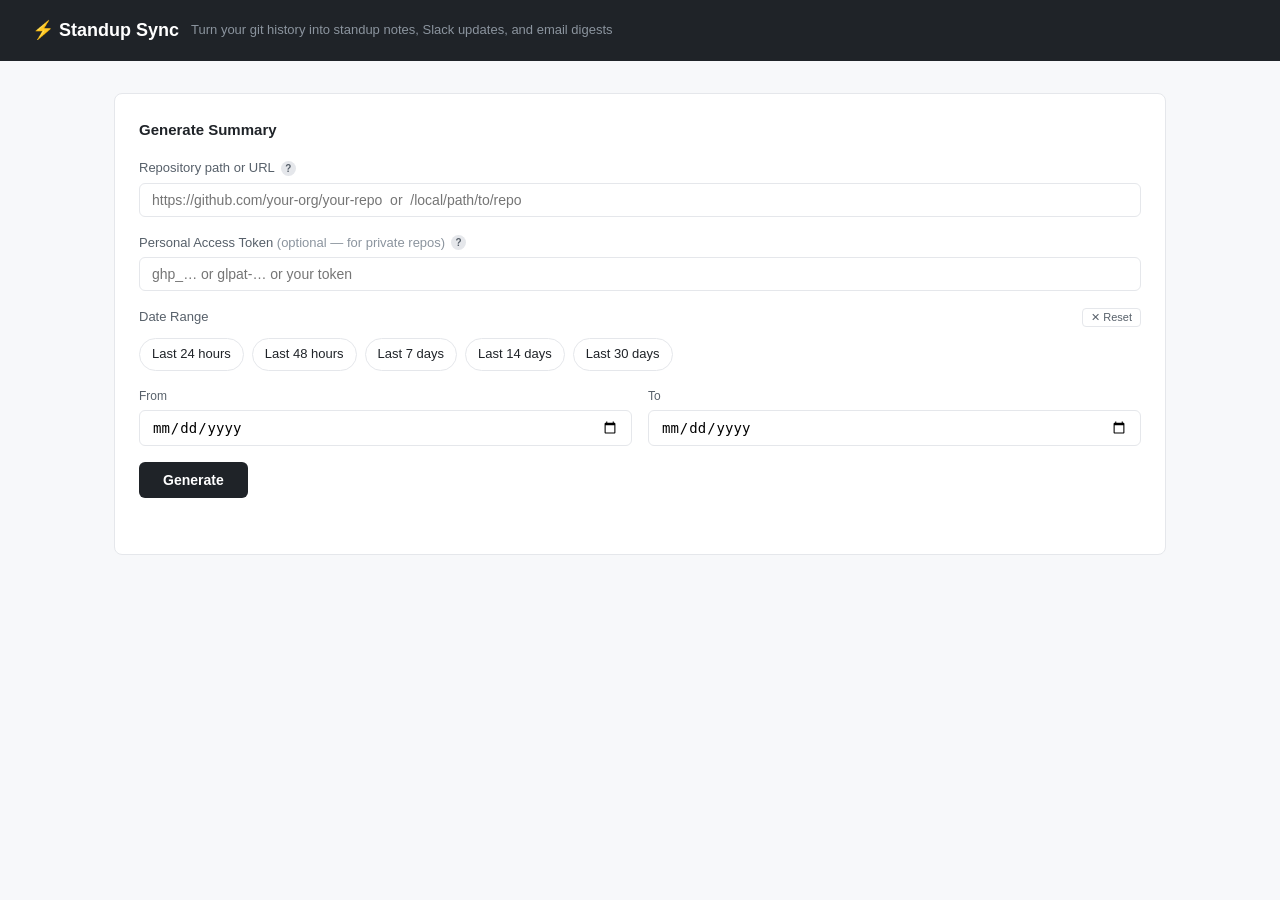
==== frontend/index.html @ 443f72e1 "Replace date range UI with quick-select pills and custom date picker controls Replace the simple "Si" ====
<!DOCTYPE html>
<html lang="en">
<head>
  <meta charset="UTF-8" />
  <meta name="viewport" content="width=device-width, initial-scale=1.0" />
  <title>Standup Sync</title>
  <style>
    * { box-sizing: border-box; margin: 0; padding: 0; }
    body { font-family: -apple-system, "Segoe UI", sans-serif; background: #f7f8fa; color: #1f2328; font-size: 14px; line-height: 1.6; }

    header { background: #1f2328; color: #fff; padding: 16px 32px; display: flex; align-items: center; gap: 12px; }
    header h1 { font-size: 18px; font-weight: 600; }
    header span { font-size: 13px; color: #8b949e; }

    main { max-width: 1100px; margin: 32px auto; padding: 0 24px; }

    .card { background: #fff; border: 1px solid #e5e7eb; border-radius: 8px; padding: 24px; margin-bottom: 24px; }
    .card h2 { font-size: 15px; font-weight: 600; margin-bottom: 16px; color: #1f2328; }

    label { display: block; font-size: 13px; font-weight: 500; margin-bottom: 4px; color: #57606a; }
    input, select { width: 100%; padding: 8px 12px; border: 1px solid #e5e7eb; border-radius: 6px; font-size: 14px; background: #fff; margin-bottom: 16px; }
    input:focus, select:focus { outline: none; border-color: #3b82d4; }

    .row { display: grid; grid-template-columns: 1fr 1fr; gap: 16px; }

    button#generate-btn {
      background: #1f2328; color: #fff; border: none; border-radius: 6px;
      padding: 10px 24px; font-size: 14px; font-weight: 600; cursor: pointer;
    }
    button#generate-btn:hover { background: #3b82d4; }
    button#generate-btn:disabled { background: #8b949e; cursor: not-allowed; }

    .hidden { display: none; }

    .tabs { display: flex; gap: 0; border-bottom: 2px solid #e5e7eb; margin-bottom: 20px; }
    .tab-btn {
      padding: 8px 20px; font-size: 13px; font-weight: 500; color: #57606a;
      background: none; border: none; border-bottom: 2px solid transparent;
      cursor: pointer; margin-bottom: -2px;
    }
    .tab-btn.active { color: #3b82d4; border-bottom-color: #3b82d4; }

    .tab-panel { display: none; }
    .tab-panel.active { display: block; }

    .before-after { display: grid; grid-template-columns: 1fr 1fr; gap: 16px; }
    .panel-box { background: #f7f8fa; border: 1px solid #e5e7eb; border-radius: 6px; padding: 16px; }
    .panel-box h3 { font-size: 12px; font-weight: 600; text-transform: uppercase; letter-spacing: 0.05em; color: #57606a; margin-bottom: 12px; }
    .panel-box pre { white-space: pre-wrap; font-size: 13px; font-family: "SF Mono", "Fira Code", monospace; color: #1f2328; }

    .blockers { background: #fff8ed; border: 1px solid #f3c26a; border-radius: 6px; padding: 14px 16px; margin-top: 16px; }
    .blockers h3 { font-size: 13px; font-weight: 600; color: #9a5d00; margin-bottom: 8px; }
    .blockers ul { padding-left: 18px; }
    .blockers li { font-size: 13px; color: #7d4e00; margin-bottom: 4px; }

    #status { font-size: 13px; color: #57606a; margin-top: 12px; min-height: 20px; display: flex; align-items: center; gap: 8px; }
    #status.error { color: #cf222e; }

    .spinner {
      width: 14px; height: 14px; flex-shrink: 0;
      border: 2px solid #e5e7eb; border-top-color: #3b82d4;
      border-radius: 50%;
      animation: spin 0.7s linear infinite;
    }
    @keyframes spin { to { transform: rotate(360deg); } }

    .progress-steps { font-size: 12px; color: #57606a; margin-top: 6px; }
    .progress-steps span { display: inline-block; margin-right: 12px; opacity: 0.4; }
    .progress-steps span.done { opacity: 1; color: #1a7f37; }
    .progress-steps span.active { opacity: 1; color: #3b82d4; font-weight: 600; }

    .copy-btn {
      float: right; font-size: 12px; padding: 4px 10px;
      background: #fff; border: 1px solid #e5e7eb; border-radius: 4px; cursor: pointer;
    }
    .copy-btn:hover { background: #f7f8fa; }

    /* Tone toggle */
    .formats-header { display: flex; align-items: center; justify-content: space-between; margin-bottom: 16px; }
    .formats-header h2 { margin-bottom: 0; }
    .tone-toggle { display: flex; border: 1px solid #e5e7eb; border-radius: 6px; overflow: hidden; }
    .tone-btn {
      padding: 6px 14px; font-size: 12px; font-weight: 500; background: #fff;
      border: none; cursor: pointer; color: #57606a; white-space: nowrap;
    }
    .tone-btn + .tone-btn { border-left: 1px solid #e5e7eb; }
    .tone-btn.active { background: #1f2328; color: #fff; }
    .tone-btn:not(.active):hover { background: #f7f8fa; }

    /* Developer Stats table */
    .stats-table { width: 100%; border-collapse: collapse; font-size: 13px; }
    .stats-table th {
      text-align: right; font-weight: 600; font-size: 12px; color: #57606a;
      padding: 6px 10px; border-bottom: 2px solid #e5e7eb; white-space: nowrap;
    }
    .stats-table th:first-child { text-align: left; }
    .stats-table td { padding: 7px 10px; border-bottom: 1px solid #f0f2f4; text-align: right; }
    .stats-table td:first-child { text-align: left; font-weight: 500; }
    .stats-table tbody tr:last-child td { border-bottom: none; }
    .stats-table tbody tr:hover { background: #f7f8fa; }
    .cell-added   { color: #1a7f37; font-weight: 500; }
    .cell-deleted { color: #cf222e; font-weight: 500; }
    .cell-updated { color: #3b82d4; font-weight: 500; }
    .sort-btn {
      float: right; font-size: 11px; padding: 3px 9px; font-weight: 500;
      background: #f7f8fa; border: 1px solid #e5e7eb; border-radius: 4px;
      cursor: pointer; color: #57606a; margin-top: 1px;
    }
    .sort-btn:hover { background: #e5e7eb; }

    /* Date range filter */
    .date-section { margin-bottom: 16px; }
    .date-section-header { display: flex; align-items: center; justify-content: space-between; margin-bottom: 10px; }
    .date-section-header label { margin-bottom: 0; }
    .reset-btn {
      font-size: 11px; padding: 2px 8px; font-weight: 500;
      background: #fff; border: 1px solid #e5e7eb; border-radius: 4px;
      cursor: pointer; color: #57606a;
    }
    .reset-btn:hover { background: #f7f8fa; color: #cf222e; border-color: #f0a0a0; }
    .radio-group { display: flex; flex-wrap: wrap; gap: 8px; margin-bottom: 12px; }
    .radio-option { display: flex; align-items: center; gap: 5px; cursor: pointer; }
    .radio-option input[type="radio"] {
      width: auto; margin: 0; padding: 0; cursor: pointer;
      accent-color: #3b82d4;
    }
    .radio-option span {
      font-size: 13px; font-weight: 500; color: #1f2328;
      padding: 5px 12px; border: 1px solid #e5e7eb; border-radius: 20px;
      background: #fff; cursor: pointer; user-select: none;
      transition: background 0.1s, border-color 0.1s;
    }
    .radio-option input[type="radio"] { display: none; }
    .radio-option input[type="radio"]:checked + span { background: #1f2328; color: #fff; border-color: #1f2328; }
    .radio-option span:hover { border-color: #3b82d4; color: #3b82d4; }
    .radio-option input[type="radio"]:checked + span:hover { background: #1f2328; color: #fff; border-color: #1f2328; }
    .date-range-row { display: grid; grid-template-columns: 1fr 1fr; gap: 16px; }
    .date-range-row .field label { font-size: 12px; color: #57606a; font-weight: 500; margin-bottom: 4px; }
    .date-range-row input[type="date"] { margin-bottom: 0; }
    .date-range-row.disabled input[type="date"] { background: #f7f8fa; color: #adb5bd; cursor: not-allowed; }
    .date-range-error { font-size: 12px; color: #cf222e; margin-top: 6px; }
    input.input-error { border-color: #cf222e !important; }

    /* Tooltip */
    .label-row { display: flex; align-items: center; gap: 6px; margin-bottom: 4px; }
    .label-row label { margin-bottom: 0; }
    .tooltip-anchor { position: relative; display: inline-flex; }
    .tooltip-icon {
      width: 15px; height: 15px; border-radius: 50%;
      background: #e5e7eb; color: #57606a;
      font-size: 10px; font-weight: 700; line-height: 15px;
      text-align: center; cursor: default; user-select: none; flex-shrink: 0;
    }
    .tooltip-box {
      display: none; position: absolute; left: 50%; bottom: calc(100% + 8px);
      transform: translateX(-50%);
      background: #1f2328; color: #fff;
      font-size: 12px; line-height: 1.5; font-weight: 400;
      padding: 10px 13px; border-radius: 6px;
      width: 280px; white-space: normal; z-index: 100;
      pointer-events: none;
    }
    .tooltip-box::after {
      content: ''; position: absolute; top: 100%; left: 50%;
      transform: translateX(-50%);
      border: 5px solid transparent; border-top-color: #1f2328;
    }
    .tooltip-anchor:hover .tooltip-box,
    .tooltip-anchor:focus-within .tooltip-box { display: block; }
  </style>
</head>
<body>

<header>
  <h1>⚡ Standup Sync</h1>
  <span>Turn your git history into standup notes, Slack updates, and email digests</span>
</header>

<main>
  <!-- Input form -->
  <div class="card">
    <h2>Generate Summary</h2>
    <div class="label-row">
      <label for="repo">Repository path or URL</label>
      <span class="tooltip-anchor">
        <span class="tooltip-icon" tabindex="0">?</span>
        <span class="tooltip-box">
          <strong>Accepted formats:</strong><br>
          • <code>https://github.com/org/repo</code><br>
          • <code>https://github.com/org/repo.git</code><br>
          • <code>git@github.com:org/repo.git</code> (SSH — needs key)<br>
          • <code>/local/path/to/repo</code> (local path)<br><br>
          Works with GitHub, GitLab, Bitbucket, Azure DevOps, and any other git host.<br><br>
          For <strong>private repos</strong>, enter a Personal Access Token in the field below.
        </span>
      </span>
    </div>
    <input id="repo" type="text" placeholder="https://github.com/your-org/your-repo  or  /local/path/to/repo" />

    <div class="label-row">
      <label for="token">Personal Access Token <span style="font-weight:400;color:#8b949e">(optional — for private repos)</span></label>
      <span class="tooltip-anchor">
        <span class="tooltip-icon" tabindex="0">?</span>
        <span class="tooltip-box">
          <strong>Token formats by host:</strong><br>
          • GitHub: Settings → Developer settings → Personal access tokens<br>
          • GitLab: User Settings → Access Tokens<br>
          • Bitbucket: Personal settings → App passwords<br>
          • Azure DevOps: User Settings → Personal access tokens<br><br>
          The token is only used for the git clone and is never stored.
        </span>
      </span>
    </div>
    <input id="token" type="password" placeholder="ghp_… or glpat-… or your token" />

    <div class="date-section">
      <div class="date-section-header">
        <label>Date Range</label>
        <button type="button" id="reset-date-btn" class="reset-btn">✕ Reset</button>
      </div>

      <!-- Predefined quick ranges -->
      <div class="radio-group" id="quick-range-group">
        <label class="radio-option">
          <input type="radio" name="quick-range" value="24 hours ago"> <span>Last 24 hours</span>
        </label>
        <label class="radio-option">
          <input type="radio" name="quick-range" value="48 hours ago"> <span>Last 48 hours</span>
        </label>
        <label class="radio-option">
          <input type="radio" name="quick-range" value="7 days ago"> <span>Last 7 days</span>
        </label>
        <label class="radio-option">
          <input type="radio" name="quick-range" value="14 days ago"> <span>Last 14 days</span>
        </label>
        <label class="radio-option">
          <input type="radio" name="quick-range" value="30 days ago"> <span>Last 30 days</span>
        </label>
      </div>

      <!-- Custom date range — enabled when no quick range pill is selected -->
      <div class="date-range-row" id="custom-range-row">
        <div class="field">
          <label for="date-since">From</label>
          <input type="date" id="date-since" />
        </div>
        <div class="field">
          <label for="date-until">To</label>
          <input type="date" id="date-until" />
        </div>
      </div>
      <div id="date-range-error" class="date-range-error hidden">
        End date must be on or after the start date.
      </div>
    </div>

    <button id="generate-btn">Generate</button>
    <div id="status"></div>
    <div id="progress-steps" class="progress-steps hidden">
      <span id="step-clone">① Clone repo</span>
      <span id="step-extract">② Extract commits</span>
      <span id="step-filter">③ Filter noise</span>
      <span id="step-llm">④ Analyse diffs (LLM)</span>
      <span id="step-render">⑤ Render output</span>
    </div>
  </div>

  <!-- Results -->
  <div id="results" class="hidden">

    <!-- Developer Stats -->
    <div id="dev-stats-section" class="hidden card">
      <h2>👥 Developer Stats <button id="sort-toggle-btn" class="sort-btn">Sort A→Z</button></h2>
      <table class="stats-table" id="dev-stats-table">
        <thead>
          <tr>
            <th>Developer</th>
            <th>Commits</th>
            <th>Files Added</th>
            <th>Files Deleted</th>
            <th>Files Modified</th>
            <th>Lines Added</th>
            <th>Lines Deleted</th>
            <th>Lines Updated</th>
          </tr>
        </thead>
        <tbody id="dev-stats-body"></tbody>
      </table>
    </div>

    <!-- Before / After -->
    <div class="card">
      <h2>Before vs. After</h2>
      <div class="before-after">
        <div class="panel-box">
          <h3>Raw git log</h3>
          <pre id="raw-log"></pre>
        </div>
        <div class="panel-box">
          <h3>Generated summary</h3>
          <pre id="summary-preview"></pre>
        </div>
      </div>
    </div>

    <!-- Blockers -->
    <div id="blockers-section" class="hidden card">
      <h2>⚠️ Possible Blockers</h2>
      <ul id="blockers-list"></ul>
    </div>

    <!-- Format outputs -->
    <div class="card">
      <div class="formats-header">
        <h2>Output Formats</h2>
        <div class="tone-toggle" id="tone-toggle" title="Switch between developer and client-facing language">
          <button class="tone-btn active" data-tone="dev">👩‍💻 For Developers</button>
          <button class="tone-btn" data-tone="client">🤝 Client Facing</button>
        </div>
      </div>
      <div class="tabs">
        <button class="tab-btn active" data-tab="slack">Slack</button>
        <button class="tab-btn" data-tab="email">Email</button>
        <button class="tab-btn" data-tab="standup">Standup</button>
      </div>

      <div id="tab-slack" class="tab-panel active">
        <button class="copy-btn" onclick="copyTab('slack')">Copy</button>
        <pre id="output-slack"></pre>
      </div>
      <div id="tab-email" class="tab-panel">
        <button class="copy-btn" onclick="copyTab('email')">Copy</button>
        <pre id="output-email"></pre>
      </div>
      <div id="tab-standup" class="tab-panel">
        <button class="copy-btn" onclick="copyTab('standup')">Copy</button>
        <pre id="output-standup"></pre>
      </div>
    </div>

  </div>
</main>

<script>
  let currentFormats = {};      // dev tone formats (default)
  let currentFormatsClient = {}; // client tone formats
  let currentTone = 'dev';       // 'dev' | 'client'

  // ── Date range controls ──────────────────────────────────────────────────────

  function _setCustomRangeEnabled(enabled) {
    const row = document.getElementById('custom-range-row');
    const sinceEl = document.getElementById('date-since');
    const untilEl = document.getElementById('date-until');
    row.classList.toggle('disabled', !enabled);
    sinceEl.disabled = !enabled;
    untilEl.disabled = !enabled;
  }

  // Radio pill click: selecting an already-checked radio deselects it (toggle off).
  // mousedown must be on the <label> (the actual click target) since the <input> is hidden.
  document.querySelectorAll('input[name="quick-range"]').forEach(radio => {
    const lbl = radio.closest('label');

    lbl.addEventListener('mousedown', () => {
      radio.dataset.wasChecked = radio.checked;
    });

    radio.addEventListener('change', () => {
      // Newly selected — disable and clear the date pickers
      document.getElementById('date-since').value = '';
      document.getElementById('date-until').value = '';
      _setCustomRangeEnabled(false);
    });

    lbl.addEventListener('click', () => {
      if (radio.dataset.wasChecked === 'true') {
        radio.checked = false;
        _setCustomRangeEnabled(true);
      }
    });
  });

  function _validateDateRange() {
    const sinceVal = document.getElementById('date-since').value;
    const untilVal = document.getElementById('date-until').value;
    const errEl    = document.getElementById('date-range-error');
    const sinceEl  = document.getElementById('date-since');
    const untilEl  = document.getElementById('date-until');

    // Only validate when both fields have a value
    if (sinceVal && untilVal && untilVal < sinceVal) {
      errEl.classList.remove('hidden');
      untilEl.classList.add('input-error');
      return false;
    }
    errEl.classList.add('hidden');
    untilEl.classList.remove('input-error');
    sinceEl.classList.remove('input-error');
    return true;
  }

  // Typing in the custom date pickers deselects any active radio and validates range
  ['date-since', 'date-until'].forEach(id => {
    document.getElementById(id).addEventListener('change', () => {
      document.querySelectorAll('input[name="quick-range"]').forEach(r => r.checked = false);
      _validateDateRange();
    });
  });

  // Reset button: clear everything, re-enable date pickers (nothing selected)
  document.getElementById('reset-date-btn').addEventListener('click', () => {
    document.querySelectorAll('input[name="quick-range"]').forEach(r => r.checked = false);
    document.getElementById('date-since').value = '';
    document.getElementById('date-until').value = '';
    _setCustomRangeEnabled(true);
  });

  // On page load: no pill selected, so date pickers start enabled
  _setCustomRangeEnabled(true);

  // ── Map backend step names to UI step element IDs ─────────────────────────────
  const STEP_MAP = { clone: 'step-clone', filter: 'step-filter', llm: 'step-llm', group: 'step-llm', render: 'step-render' };
  const ALL_STEPS = ['step-clone', 'step-extract', 'step-filter', 'step-llm', 'step-render'];

  document.getElementById('generate-btn').addEventListener('click', async () => {
    const repo  = document.getElementById('repo').value.trim();
    const token = document.getElementById('token').value.trim() || null;

    // Derive since/until from whichever date control is active
    const checkedRadio = document.querySelector('input[name="quick-range"]:checked');
    const sinceDate = document.getElementById('date-since').value;
    const untilDate = document.getElementById('date-until').value;
    const since = checkedRadio ? checkedRadio.value : (sinceDate || '30 days ago');
    // Equal dates = one-day range: pass since as the until too so git captures that full day
    const until = checkedRadio ? null : (untilDate || null);
    const btn = document.getElementById('generate-btn');
    const status = document.getElementById('status');
    const stepsEl = document.getElementById('progress-steps');

    if (!repo) { status.innerHTML = 'Please enter a repository path or URL.'; status.className = 'error'; return; }

    // Block submit if custom date range is invalid
    if (!checkedRadio && !_validateDateRange()) { return; }

    // Reset UI
    btn.disabled = true;
    btn.textContent = 'Generating…';
    status.className = '';
    status.innerHTML = '<div class="spinner"></div><span>Starting…</span>';
    document.getElementById('results').classList.add('hidden');
    stepsEl.classList.remove('hidden');
    ALL_STEPS.forEach(s => { document.getElementById(s).className = ''; });

    let activeStep = null;

    function setStep(stepId) {
      if (activeStep && activeStep !== stepId) {
        document.getElementById(activeStep).className = 'done';
      }
      document.getElementById(stepId).className = 'active';
      activeStep = stepId;
    }

    function finishSteps() {
      ALL_STEPS.forEach(s => { document.getElementById(s).className = 'done'; });
      stepsEl.classList.add('hidden');
    }

    function renderDevStats(authorStats) {
      const section = document.getElementById('dev-stats-section');
      if (!authorStats || Object.keys(authorStats).length === 0) {
        section.classList.add('hidden');
        return;
      }
      section.classList.remove('hidden');

      window._devStatsData = Object.entries(authorStats);
      window._devStatsSortMode = 'commits';
      _renderDevRows(window._devStatsData, window._devStatsSortMode);
    }

    function _renderDevRows(entries, sortMode) {
      const sorted = [...entries].sort((a, b) => {
        if (sortMode === 'alpha') return a[0].localeCompare(b[0]);
        return b[1].commits - a[1].commits;
      });
      const tbody = document.getElementById('dev-stats-body');
      tbody.innerHTML = '';
      for (const [name, s] of sorted) {
        const tr = document.createElement('tr');
        tr.innerHTML =
          `<td>${name}</td>` +
          `<td>${s.commits}</td>` +
          `<td class="cell-added">${s.files_added}</td>` +
          `<td class="cell-deleted">${s.files_deleted}</td>` +
          `<td>${s.files_modified}</td>` +
          `<td class="cell-added">+${s.lines_added}</td>` +
          `<td class="cell-deleted">-${s.lines_deleted}</td>` +
          `<td class="cell-updated">${s.lines_updated}</td>`;
        tbody.appendChild(tr);
      }
    }

    document.getElementById('sort-toggle-btn').addEventListener('click', () => {
      const btn = document.getElementById('sort-toggle-btn');
      const next = window._devStatsSortMode === 'commits' ? 'alpha' : 'commits';
      window._devStatsSortMode = next;
      btn.textContent = next === 'alpha' ? 'Sort by Commits' : 'Sort A→Z';
      _renderDevRows(window._devStatsData, next);
    });

    function showResult(data) {
      currentFormats = data.formats;
      currentFormatsClient = data.formats_client || {};
      currentTone = 'dev';

      // Reset tone toggle to dev
      document.querySelectorAll('.tone-btn').forEach(b => {
        b.classList.toggle('active', b.dataset.tone === 'dev');
      });

      renderDevStats(data.summary.author_stats);
      document.getElementById('raw-log').textContent = data.summary.raw_log.join('\n');
      document.getElementById('summary-preview').textContent = data.formats.slack;

      const blockersSection = document.getElementById('blockers-section');
      const blockersList = document.getElementById('blockers-list');
      blockersList.innerHTML = '';
      if (data.summary.blockers.length > 0) {
        blockersSection.classList.remove('hidden');
        data.summary.blockers.forEach(b => {
          const li = document.createElement('li');
          if (b.reason === 'repeated_changes') {
            li.textContent = `${b.target} was modified in 3+ commits — possible rework or ongoing issue.`;
          } else {
            li.textContent = `Commit ${b.target.slice(0,7)} flagged: "${b.message}" — possible struggle.`;
          }
          blockersList.appendChild(li);
        });
      } else {
        blockersSection.classList.add('hidden');
      }

      _applyFormats(currentFormats);
      document.getElementById('results').classList.remove('hidden');
      status.innerHTML = `Done — ${data.summary.raw_log.length} commit(s) analysed.`;
    }

    function _applyFormats(formats) {
      document.getElementById('output-slack').textContent   = formats.slack   || '';
      document.getElementById('output-email').textContent   = formats.email   || '';
      document.getElementById('output-standup').textContent = formats.standup || '';
    }

    // Tone toggle
    document.querySelectorAll('.tone-btn').forEach(btn => {
      btn.addEventListener('click', () => {
        const tone = btn.dataset.tone;
        if (tone === currentTone) return;
        currentTone = tone;
        document.querySelectorAll('.tone-btn').forEach(b => b.classList.toggle('active', b === btn));
        _applyFormats(tone === 'client' ? currentFormatsClient : currentFormats);
      });
    });

    try {
      const res = await fetch('/api/generate', {
        method: 'POST',
        headers: { 'Content-Type': 'application/json' },
        body: JSON.stringify({ repo, since, until, token }),
      });

      // Read the SSE stream manually
      const reader = res.body.getReader();
      const decoder = new TextDecoder();
      let buffer = '';

      while (true) {
        const { done, value } = await reader.read();
        if (done) break;
        buffer += decoder.decode(value, { stream: true });

        // SSE frames are separated by double newlines
        const frames = buffer.split('\n\n');
        buffer = frames.pop(); // keep incomplete frame in buffer

        for (const frame of frames) {
          if (!frame.trim()) continue;
          const eventMatch = frame.match(/^event: (\w+)/m);
          const dataMatch = frame.match(/^data: (.+)/m);
          if (!eventMatch || !dataMatch) continue;

          const eventType = eventMatch[1];
          const payload = JSON.parse(dataMatch[1]);

          if (eventType === 'progress') {
            const stepId = STEP_MAP[payload.step] || null;
            if (stepId) setStep(stepId);
            status.innerHTML = `<div class="spinner"></div><span>${payload.message}</span>`;

          } else if (eventType === 'raw_log') {
            // Show raw log immediately — before LLM finishes
            document.getElementById('raw-log').textContent = payload.lines.join('\n');
            document.getElementById('results').classList.remove('hidden');
            setStep('step-extract');

          } else if (eventType === 'result') {
            finishSteps();
            showResult(payload);

          } else if (eventType === 'error') {
            finishSteps();
            status.innerHTML = `Error: ${payload.detail}`;
            status.className = 'error';
          }
        }
      }

    } catch (err) {
      finishSteps();
      status.innerHTML = `Error: ${err.message}`;
      status.className = 'error';
    } finally {
      btn.disabled = false;
      btn.textContent = 'Generate';
    }
  });

  // Tab switching
  document.querySelectorAll('.tab-btn').forEach(btn => {
    btn.addEventListener('click', () => {
      document.querySelectorAll('.tab-btn').forEach(b => b.classList.remove('active'));
      document.querySelectorAll('.tab-panel').forEach(p => p.classList.remove('active'));
      btn.classList.add('active');
      document.getElementById('tab-' + btn.dataset.tab).classList.add('active');
    });
  });

  function copyTab(format) {
    const src = currentTone === 'client' ? currentFormatsClient : currentFormats;
    navigator.clipboard.writeText(src[format] || '').then(() => {
      const btn = event.target;
      btn.textContent = 'Copied!';
      setTimeout(() => btn.textContent = 'Copy', 1500);
    });
  }
</script>
</body>
</html>
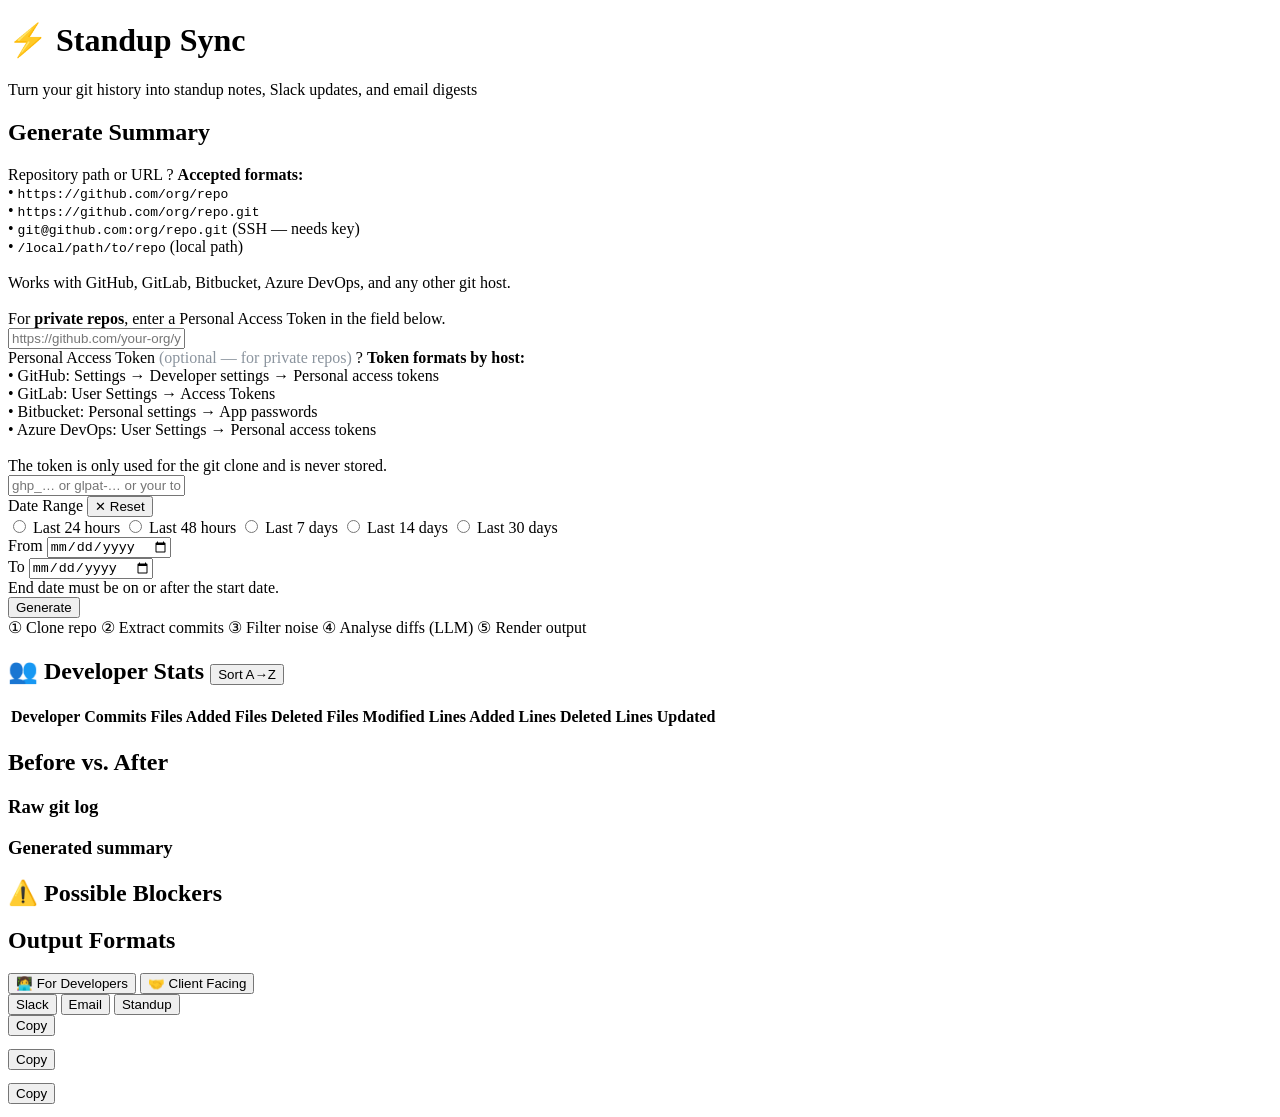
==== commit 6ec65190: "separate js, html, and css logic" ====
--- a/frontend/index.html
+++ b/frontend/index.html
@@ -4,170 +4,7 @@
   <meta charset="UTF-8" />
   <meta name="viewport" content="width=device-width, initial-scale=1.0" />
   <title>Standup Sync</title>
-  <style>
-    * { box-sizing: border-box; margin: 0; padding: 0; }
-    body { font-family: -apple-system, "Segoe UI", sans-serif; background: #f7f8fa; color: #1f2328; font-size: 14px; line-height: 1.6; }
-
-    header { background: #1f2328; color: #fff; padding: 16px 32px; display: flex; align-items: center; gap: 12px; }
-    header h1 { font-size: 18px; font-weight: 600; }
-    header span { font-size: 13px; color: #8b949e; }
-
-    main { max-width: 1100px; margin: 32px auto; padding: 0 24px; }
-
-    .card { background: #fff; border: 1px solid #e5e7eb; border-radius: 8px; padding: 24px; margin-bottom: 24px; }
-    .card h2 { font-size: 15px; font-weight: 600; margin-bottom: 16px; color: #1f2328; }
-
-    label { display: block; font-size: 13px; font-weight: 500; margin-bottom: 4px; color: #57606a; }
-    input, select { width: 100%; padding: 8px 12px; border: 1px solid #e5e7eb; border-radius: 6px; font-size: 14px; background: #fff; margin-bottom: 16px; }
-    input:focus, select:focus { outline: none; border-color: #3b82d4; }
-
-    .row { display: grid; grid-template-columns: 1fr 1fr; gap: 16px; }
-
-    button#generate-btn {
-      background: #1f2328; color: #fff; border: none; border-radius: 6px;
-      padding: 10px 24px; font-size: 14px; font-weight: 600; cursor: pointer;
-    }
-    button#generate-btn:hover { background: #3b82d4; }
-    button#generate-btn:disabled { background: #8b949e; cursor: not-allowed; }
-
-    .hidden { display: none; }
-
-    .tabs { display: flex; gap: 0; border-bottom: 2px solid #e5e7eb; margin-bottom: 20px; }
-    .tab-btn {
-      padding: 8px 20px; font-size: 13px; font-weight: 500; color: #57606a;
-      background: none; border: none; border-bottom: 2px solid transparent;
-      cursor: pointer; margin-bottom: -2px;
-    }
-    .tab-btn.active { color: #3b82d4; border-bottom-color: #3b82d4; }
-
-    .tab-panel { display: none; }
-    .tab-panel.active { display: block; }
-
-    .before-after { display: grid; grid-template-columns: 1fr 1fr; gap: 16px; }
-    .panel-box { background: #f7f8fa; border: 1px solid #e5e7eb; border-radius: 6px; padding: 16px; }
-    .panel-box h3 { font-size: 12px; font-weight: 600; text-transform: uppercase; letter-spacing: 0.05em; color: #57606a; margin-bottom: 12px; }
-    .panel-box pre { white-space: pre-wrap; font-size: 13px; font-family: "SF Mono", "Fira Code", monospace; color: #1f2328; }
-
-    .blockers { background: #fff8ed; border: 1px solid #f3c26a; border-radius: 6px; padding: 14px 16px; margin-top: 16px; }
-    .blockers h3 { font-size: 13px; font-weight: 600; color: #9a5d00; margin-bottom: 8px; }
-    .blockers ul { padding-left: 18px; }
-    .blockers li { font-size: 13px; color: #7d4e00; margin-bottom: 4px; }
-
-    #status { font-size: 13px; color: #57606a; margin-top: 12px; min-height: 20px; display: flex; align-items: center; gap: 8px; }
-    #status.error { color: #cf222e; }
-
-    .spinner {
-      width: 14px; height: 14px; flex-shrink: 0;
-      border: 2px solid #e5e7eb; border-top-color: #3b82d4;
-      border-radius: 50%;
-      animation: spin 0.7s linear infinite;
-    }
-    @keyframes spin { to { transform: rotate(360deg); } }
-
-    .progress-steps { font-size: 12px; color: #57606a; margin-top: 6px; }
-    .progress-steps span { display: inline-block; margin-right: 12px; opacity: 0.4; }
-    .progress-steps span.done { opacity: 1; color: #1a7f37; }
-    .progress-steps span.active { opacity: 1; color: #3b82d4; font-weight: 600; }
-
-    .copy-btn {
-      float: right; font-size: 12px; padding: 4px 10px;
-      background: #fff; border: 1px solid #e5e7eb; border-radius: 4px; cursor: pointer;
-    }
-    .copy-btn:hover { background: #f7f8fa; }
-
-    /* Tone toggle */
-    .formats-header { display: flex; align-items: center; justify-content: space-between; margin-bottom: 16px; }
-    .formats-header h2 { margin-bottom: 0; }
-    .tone-toggle { display: flex; border: 1px solid #e5e7eb; border-radius: 6px; overflow: hidden; }
-    .tone-btn {
-      padding: 6px 14px; font-size: 12px; font-weight: 500; background: #fff;
-      border: none; cursor: pointer; color: #57606a; white-space: nowrap;
-    }
-    .tone-btn + .tone-btn { border-left: 1px solid #e5e7eb; }
-    .tone-btn.active { background: #1f2328; color: #fff; }
-    .tone-btn:not(.active):hover { background: #f7f8fa; }
-
-    /* Developer Stats table */
-    .stats-table { width: 100%; border-collapse: collapse; font-size: 13px; }
-    .stats-table th {
-      text-align: right; font-weight: 600; font-size: 12px; color: #57606a;
-      padding: 6px 10px; border-bottom: 2px solid #e5e7eb; white-space: nowrap;
-    }
-    .stats-table th:first-child { text-align: left; }
-    .stats-table td { padding: 7px 10px; border-bottom: 1px solid #f0f2f4; text-align: right; }
-    .stats-table td:first-child { text-align: left; font-weight: 500; }
-    .stats-table tbody tr:last-child td { border-bottom: none; }
-    .stats-table tbody tr:hover { background: #f7f8fa; }
-    .cell-added   { color: #1a7f37; font-weight: 500; }
-    .cell-deleted { color: #cf222e; font-weight: 500; }
-    .cell-updated { color: #3b82d4; font-weight: 500; }
-    .sort-btn {
-      float: right; font-size: 11px; padding: 3px 9px; font-weight: 500;
-      background: #f7f8fa; border: 1px solid #e5e7eb; border-radius: 4px;
-      cursor: pointer; color: #57606a; margin-top: 1px;
-    }
-    .sort-btn:hover { background: #e5e7eb; }
-
-    /* Date range filter */
-    .date-section { margin-bottom: 16px; }
-    .date-section-header { display: flex; align-items: center; justify-content: space-between; margin-bottom: 10px; }
-    .date-section-header label { margin-bottom: 0; }
-    .reset-btn {
-      font-size: 11px; padding: 2px 8px; font-weight: 500;
-      background: #fff; border: 1px solid #e5e7eb; border-radius: 4px;
-      cursor: pointer; color: #57606a;
-    }
-    .reset-btn:hover { background: #f7f8fa; color: #cf222e; border-color: #f0a0a0; }
-    .radio-group { display: flex; flex-wrap: wrap; gap: 8px; margin-bottom: 12px; }
-    .radio-option { display: flex; align-items: center; gap: 5px; cursor: pointer; }
-    .radio-option input[type="radio"] {
-      width: auto; margin: 0; padding: 0; cursor: pointer;
-      accent-color: #3b82d4;
-    }
-    .radio-option span {
-      font-size: 13px; font-weight: 500; color: #1f2328;
-      padding: 5px 12px; border: 1px solid #e5e7eb; border-radius: 20px;
-      background: #fff; cursor: pointer; user-select: none;
-      transition: background 0.1s, border-color 0.1s;
-    }
-    .radio-option input[type="radio"] { display: none; }
-    .radio-option input[type="radio"]:checked + span { background: #1f2328; color: #fff; border-color: #1f2328; }
-    .radio-option span:hover { border-color: #3b82d4; color: #3b82d4; }
-    .radio-option input[type="radio"]:checked + span:hover { background: #1f2328; color: #fff; border-color: #1f2328; }
-    .date-range-row { display: grid; grid-template-columns: 1fr 1fr; gap: 16px; }
-    .date-range-row .field label { font-size: 12px; color: #57606a; font-weight: 500; margin-bottom: 4px; }
-    .date-range-row input[type="date"] { margin-bottom: 0; }
-    .date-range-row.disabled input[type="date"] { background: #f7f8fa; color: #adb5bd; cursor: not-allowed; }
-    .date-range-error { font-size: 12px; color: #cf222e; margin-top: 6px; }
-    input.input-error { border-color: #cf222e !important; }
-
-    /* Tooltip */
-    .label-row { display: flex; align-items: center; gap: 6px; margin-bottom: 4px; }
-    .label-row label { margin-bottom: 0; }
-    .tooltip-anchor { position: relative; display: inline-flex; }
-    .tooltip-icon {
-      width: 15px; height: 15px; border-radius: 50%;
-      background: #e5e7eb; color: #57606a;
-      font-size: 10px; font-weight: 700; line-height: 15px;
-      text-align: center; cursor: default; user-select: none; flex-shrink: 0;
-    }
-    .tooltip-box {
-      display: none; position: absolute; left: 50%; bottom: calc(100% + 8px);
-      transform: translateX(-50%);
-      background: #1f2328; color: #fff;
-      font-size: 12px; line-height: 1.5; font-weight: 400;
-      padding: 10px 13px; border-radius: 6px;
-      width: 280px; white-space: normal; z-index: 100;
-      pointer-events: none;
-    }
-    .tooltip-box::after {
-      content: ''; position: absolute; top: 100%; left: 50%;
-      transform: translateX(-50%);
-      border: 5px solid transparent; border-top-color: #1f2328;
-    }
-    .tooltip-anchor:hover .tooltip-box,
-    .tooltip-anchor:focus-within .tooltip-box { display: block; }
-  </style>
+  <link rel="stylesheet" href="/static/styles.css" />
 </head>
 <body>
 
@@ -180,6 +17,7 @@
   <!-- Input form -->
   <div class="card">
     <h2>Generate Summary</h2>
+
     <div class="label-row">
       <label for="repo">Repository path or URL</label>
       <span class="tooltip-anchor">
@@ -341,310 +179,6 @@
   </div>
 </main>
 
-<script>
-  let currentFormats = {};      // dev tone formats (default)
-  let currentFormatsClient = {}; // client tone formats
-  let currentTone = 'dev';       // 'dev' | 'client'
-
-  // ── Date range controls ──────────────────────────────────────────────────────
-
-  function _setCustomRangeEnabled(enabled) {
-    const row = document.getElementById('custom-range-row');
-    const sinceEl = document.getElementById('date-since');
-    const untilEl = document.getElementById('date-until');
-    row.classList.toggle('disabled', !enabled);
-    sinceEl.disabled = !enabled;
-    untilEl.disabled = !enabled;
-  }
-
-  // Radio pill click: selecting an already-checked radio deselects it (toggle off).
-  // mousedown must be on the <label> (the actual click target) since the <input> is hidden.
-  document.querySelectorAll('input[name="quick-range"]').forEach(radio => {
-    const lbl = radio.closest('label');
-
-    lbl.addEventListener('mousedown', () => {
-      radio.dataset.wasChecked = radio.checked;
-    });
-
-    radio.addEventListener('change', () => {
-      // Newly selected — disable and clear the date pickers
-      document.getElementById('date-since').value = '';
-      document.getElementById('date-until').value = '';
-      _setCustomRangeEnabled(false);
-    });
-
-    lbl.addEventListener('click', () => {
-      if (radio.dataset.wasChecked === 'true') {
-        radio.checked = false;
-        _setCustomRangeEnabled(true);
-      }
-    });
-  });
-
-  function _validateDateRange() {
-    const sinceVal = document.getElementById('date-since').value;
-    const untilVal = document.getElementById('date-until').value;
-    const errEl    = document.getElementById('date-range-error');
-    const sinceEl  = document.getElementById('date-since');
-    const untilEl  = document.getElementById('date-until');
-
-    // Only validate when both fields have a value
-    if (sinceVal && untilVal && untilVal < sinceVal) {
-      errEl.classList.remove('hidden');
-      untilEl.classList.add('input-error');
-      return false;
-    }
-    errEl.classList.add('hidden');
-    untilEl.classList.remove('input-error');
-    sinceEl.classList.remove('input-error');
-    return true;
-  }
-
-  // Typing in the custom date pickers deselects any active radio and validates range
-  ['date-since', 'date-until'].forEach(id => {
-    document.getElementById(id).addEventListener('change', () => {
-      document.querySelectorAll('input[name="quick-range"]').forEach(r => r.checked = false);
-      _validateDateRange();
-    });
-  });
-
-  // Reset button: clear everything, re-enable date pickers (nothing selected)
-  document.getElementById('reset-date-btn').addEventListener('click', () => {
-    document.querySelectorAll('input[name="quick-range"]').forEach(r => r.checked = false);
-    document.getElementById('date-since').value = '';
-    document.getElementById('date-until').value = '';
-    _setCustomRangeEnabled(true);
-  });
-
-  // On page load: no pill selected, so date pickers start enabled
-  _setCustomRangeEnabled(true);
-
-  // ── Map backend step names to UI step element IDs ─────────────────────────────
-  const STEP_MAP = { clone: 'step-clone', filter: 'step-filter', llm: 'step-llm', group: 'step-llm', render: 'step-render' };
-  const ALL_STEPS = ['step-clone', 'step-extract', 'step-filter', 'step-llm', 'step-render'];
-
-  document.getElementById('generate-btn').addEventListener('click', async () => {
-    const repo  = document.getElementById('repo').value.trim();
-    const token = document.getElementById('token').value.trim() || null;
-
-    // Derive since/until from whichever date control is active
-    const checkedRadio = document.querySelector('input[name="quick-range"]:checked');
-    const sinceDate = document.getElementById('date-since').value;
-    const untilDate = document.getElementById('date-until').value;
-    const since = checkedRadio ? checkedRadio.value : (sinceDate || '30 days ago');
-    // Equal dates = one-day range: pass since as the until too so git captures that full day
-    const until = checkedRadio ? null : (untilDate || null);
-    const btn = document.getElementById('generate-btn');
-    const status = document.getElementById('status');
-    const stepsEl = document.getElementById('progress-steps');
-
-    if (!repo) { status.innerHTML = 'Please enter a repository path or URL.'; status.className = 'error'; return; }
-
-    // Block submit if custom date range is invalid
-    if (!checkedRadio && !_validateDateRange()) { return; }
-
-    // Reset UI
-    btn.disabled = true;
-    btn.textContent = 'Generating…';
-    status.className = '';
-    status.innerHTML = '<div class="spinner"></div><span>Starting…</span>';
-    document.getElementById('results').classList.add('hidden');
-    stepsEl.classList.remove('hidden');
-    ALL_STEPS.forEach(s => { document.getElementById(s).className = ''; });
-
-    let activeStep = null;
-
-    function setStep(stepId) {
-      if (activeStep && activeStep !== stepId) {
-        document.getElementById(activeStep).className = 'done';
-      }
-      document.getElementById(stepId).className = 'active';
-      activeStep = stepId;
-    }
-
-    function finishSteps() {
-      ALL_STEPS.forEach(s => { document.getElementById(s).className = 'done'; });
-      stepsEl.classList.add('hidden');
-    }
-
-    function renderDevStats(authorStats) {
-      const section = document.getElementById('dev-stats-section');
-      if (!authorStats || Object.keys(authorStats).length === 0) {
-        section.classList.add('hidden');
-        return;
-      }
-      section.classList.remove('hidden');
-
-      window._devStatsData = Object.entries(authorStats);
-      window._devStatsSortMode = 'commits';
-      _renderDevRows(window._devStatsData, window._devStatsSortMode);
-    }
-
-    function _renderDevRows(entries, sortMode) {
-      const sorted = [...entries].sort((a, b) => {
-        if (sortMode === 'alpha') return a[0].localeCompare(b[0]);
-        return b[1].commits - a[1].commits;
-      });
-      const tbody = document.getElementById('dev-stats-body');
-      tbody.innerHTML = '';
-      for (const [name, s] of sorted) {
-        const tr = document.createElement('tr');
-        tr.innerHTML =
-          `<td>${name}</td>` +
-          `<td>${s.commits}</td>` +
-          `<td class="cell-added">${s.files_added}</td>` +
-          `<td class="cell-deleted">${s.files_deleted}</td>` +
-          `<td>${s.files_modified}</td>` +
-          `<td class="cell-added">+${s.lines_added}</td>` +
-          `<td class="cell-deleted">-${s.lines_deleted}</td>` +
-          `<td class="cell-updated">${s.lines_updated}</td>`;
-        tbody.appendChild(tr);
-      }
-    }
-
-    document.getElementById('sort-toggle-btn').addEventListener('click', () => {
-      const btn = document.getElementById('sort-toggle-btn');
-      const next = window._devStatsSortMode === 'commits' ? 'alpha' : 'commits';
-      window._devStatsSortMode = next;
-      btn.textContent = next === 'alpha' ? 'Sort by Commits' : 'Sort A→Z';
-      _renderDevRows(window._devStatsData, next);
-    });
-
-    function showResult(data) {
-      currentFormats = data.formats;
-      currentFormatsClient = data.formats_client || {};
-      currentTone = 'dev';
-
-      // Reset tone toggle to dev
-      document.querySelectorAll('.tone-btn').forEach(b => {
-        b.classList.toggle('active', b.dataset.tone === 'dev');
-      });
-
-      renderDevStats(data.summary.author_stats);
-      document.getElementById('raw-log').textContent = data.summary.raw_log.join('\n');
-      document.getElementById('summary-preview').textContent = data.formats.slack;
-
-      const blockersSection = document.getElementById('blockers-section');
-      const blockersList = document.getElementById('blockers-list');
-      blockersList.innerHTML = '';
-      if (data.summary.blockers.length > 0) {
-        blockersSection.classList.remove('hidden');
-        data.summary.blockers.forEach(b => {
-          const li = document.createElement('li');
-          if (b.reason === 'repeated_changes') {
-            li.textContent = `${b.target} was modified in 3+ commits — possible rework or ongoing issue.`;
-          } else {
-            li.textContent = `Commit ${b.target.slice(0,7)} flagged: "${b.message}" — possible struggle.`;
-          }
-          blockersList.appendChild(li);
-        });
-      } else {
-        blockersSection.classList.add('hidden');
-      }
-
-      _applyFormats(currentFormats);
-      document.getElementById('results').classList.remove('hidden');
-      status.innerHTML = `Done — ${data.summary.raw_log.length} commit(s) analysed.`;
-    }
-
-    function _applyFormats(formats) {
-      document.getElementById('output-slack').textContent   = formats.slack   || '';
-      document.getElementById('output-email').textContent   = formats.email   || '';
-      document.getElementById('output-standup').textContent = formats.standup || '';
-    }
-
-    // Tone toggle
-    document.querySelectorAll('.tone-btn').forEach(btn => {
-      btn.addEventListener('click', () => {
-        const tone = btn.dataset.tone;
-        if (tone === currentTone) return;
-        currentTone = tone;
-        document.querySelectorAll('.tone-btn').forEach(b => b.classList.toggle('active', b === btn));
-        _applyFormats(tone === 'client' ? currentFormatsClient : currentFormats);
-      });
-    });
-
-    try {
-      const res = await fetch('/api/generate', {
-        method: 'POST',
-        headers: { 'Content-Type': 'application/json' },
-        body: JSON.stringify({ repo, since, until, token }),
-      });
-
-      // Read the SSE stream manually
-      const reader = res.body.getReader();
-      const decoder = new TextDecoder();
-      let buffer = '';
-
-      while (true) {
-        const { done, value } = await reader.read();
-        if (done) break;
-        buffer += decoder.decode(value, { stream: true });
-
-        // SSE frames are separated by double newlines
-        const frames = buffer.split('\n\n');
-        buffer = frames.pop(); // keep incomplete frame in buffer
-
-        for (const frame of frames) {
-          if (!frame.trim()) continue;
-          const eventMatch = frame.match(/^event: (\w+)/m);
-          const dataMatch = frame.match(/^data: (.+)/m);
-          if (!eventMatch || !dataMatch) continue;
-
-          const eventType = eventMatch[1];
-          const payload = JSON.parse(dataMatch[1]);
-
-          if (eventType === 'progress') {
-            const stepId = STEP_MAP[payload.step] || null;
-            if (stepId) setStep(stepId);
-            status.innerHTML = `<div class="spinner"></div><span>${payload.message}</span>`;
-
-          } else if (eventType === 'raw_log') {
-            // Show raw log immediately — before LLM finishes
-            document.getElementById('raw-log').textContent = payload.lines.join('\n');
-            document.getElementById('results').classList.remove('hidden');
-            setStep('step-extract');
-
-          } else if (eventType === 'result') {
-            finishSteps();
-            showResult(payload);
-
-          } else if (eventType === 'error') {
-            finishSteps();
-            status.innerHTML = `Error: ${payload.detail}`;
-            status.className = 'error';
-          }
-        }
-      }
-
-    } catch (err) {
-      finishSteps();
-      status.innerHTML = `Error: ${err.message}`;
-      status.className = 'error';
-    } finally {
-      btn.disabled = false;
-      btn.textContent = 'Generate';
-    }
-  });
-
-  // Tab switching
-  document.querySelectorAll('.tab-btn').forEach(btn => {
-    btn.addEventListener('click', () => {
-      document.querySelectorAll('.tab-btn').forEach(b => b.classList.remove('active'));
-      document.querySelectorAll('.tab-panel').forEach(p => p.classList.remove('active'));
-      btn.classList.add('active');
-      document.getElementById('tab-' + btn.dataset.tab).classList.add('active');
-    });
-  });
-
-  function copyTab(format) {
-    const src = currentTone === 'client' ? currentFormatsClient : currentFormats;
-    navigator.clipboard.writeText(src[format] || '').then(() => {
-      const btn = event.target;
-      btn.textContent = 'Copied!';
-      setTimeout(() => btn.textContent = 'Copy', 1500);
-    });
-  }
-</script>
+<script src="/static/app.js"></script>
 </body>
 </html>
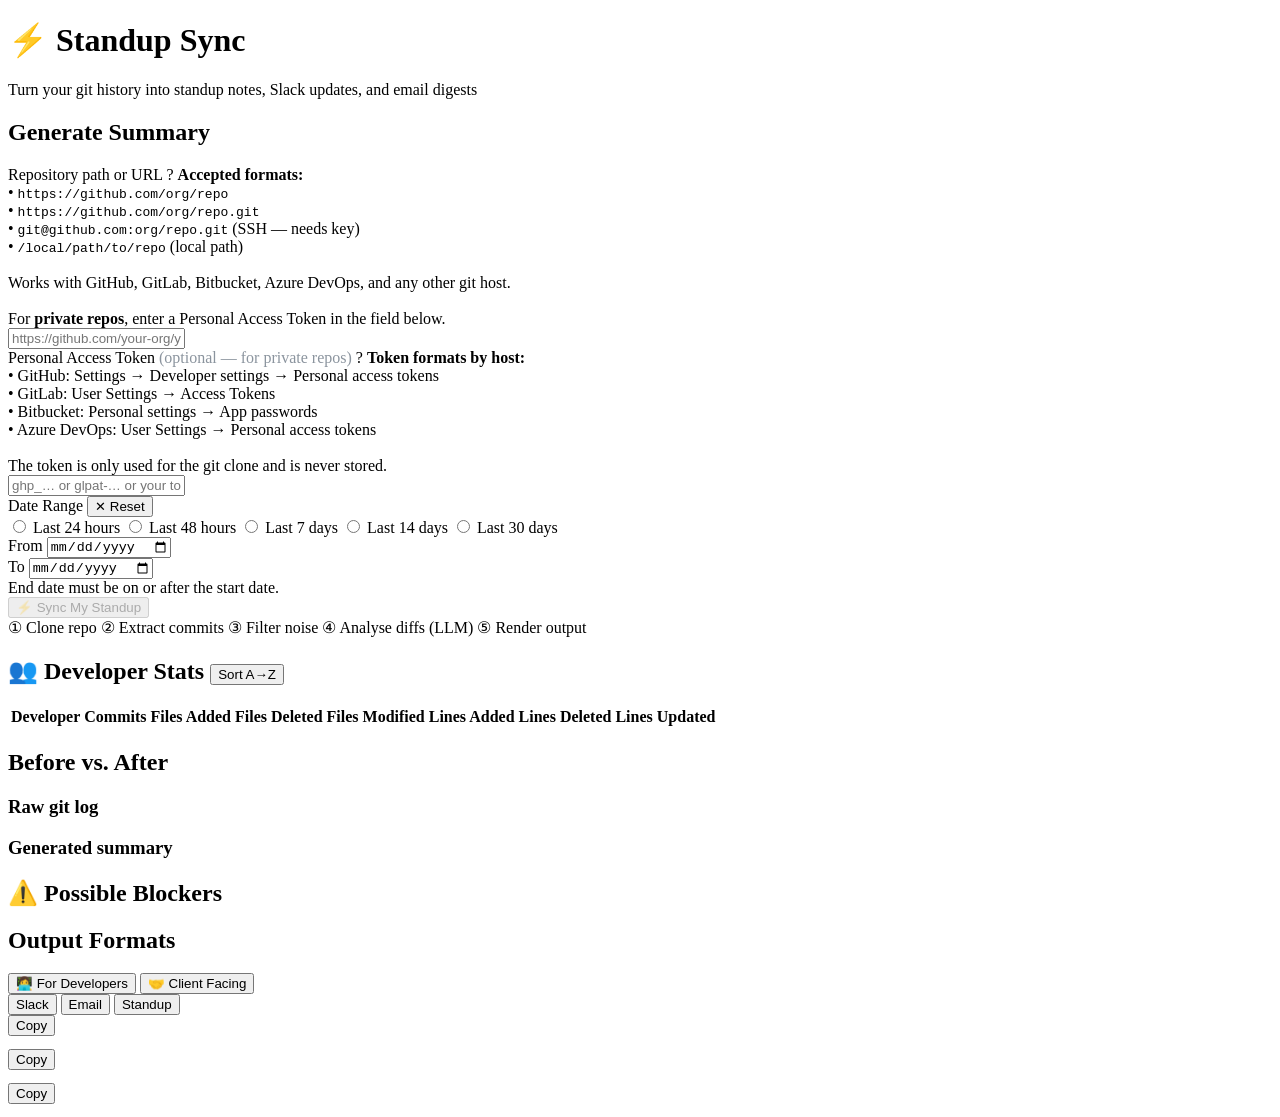
==== commit 4bf4ff12: "Improve Generate button UX: disable until repo and valid date range are provided Add `_updateGenerat" ====
--- a/frontend/index.html
+++ b/frontend/index.html
@@ -92,7 +92,7 @@
       </div>
     </div>
 
-    <button id="generate-btn">Generate</button>
+    <button id="generate-btn" disabled>⚡ Sync My Standup</button>
     <div id="status"></div>
     <div id="progress-steps" class="progress-steps hidden">
       <span id="step-clone">① Clone repo</span>
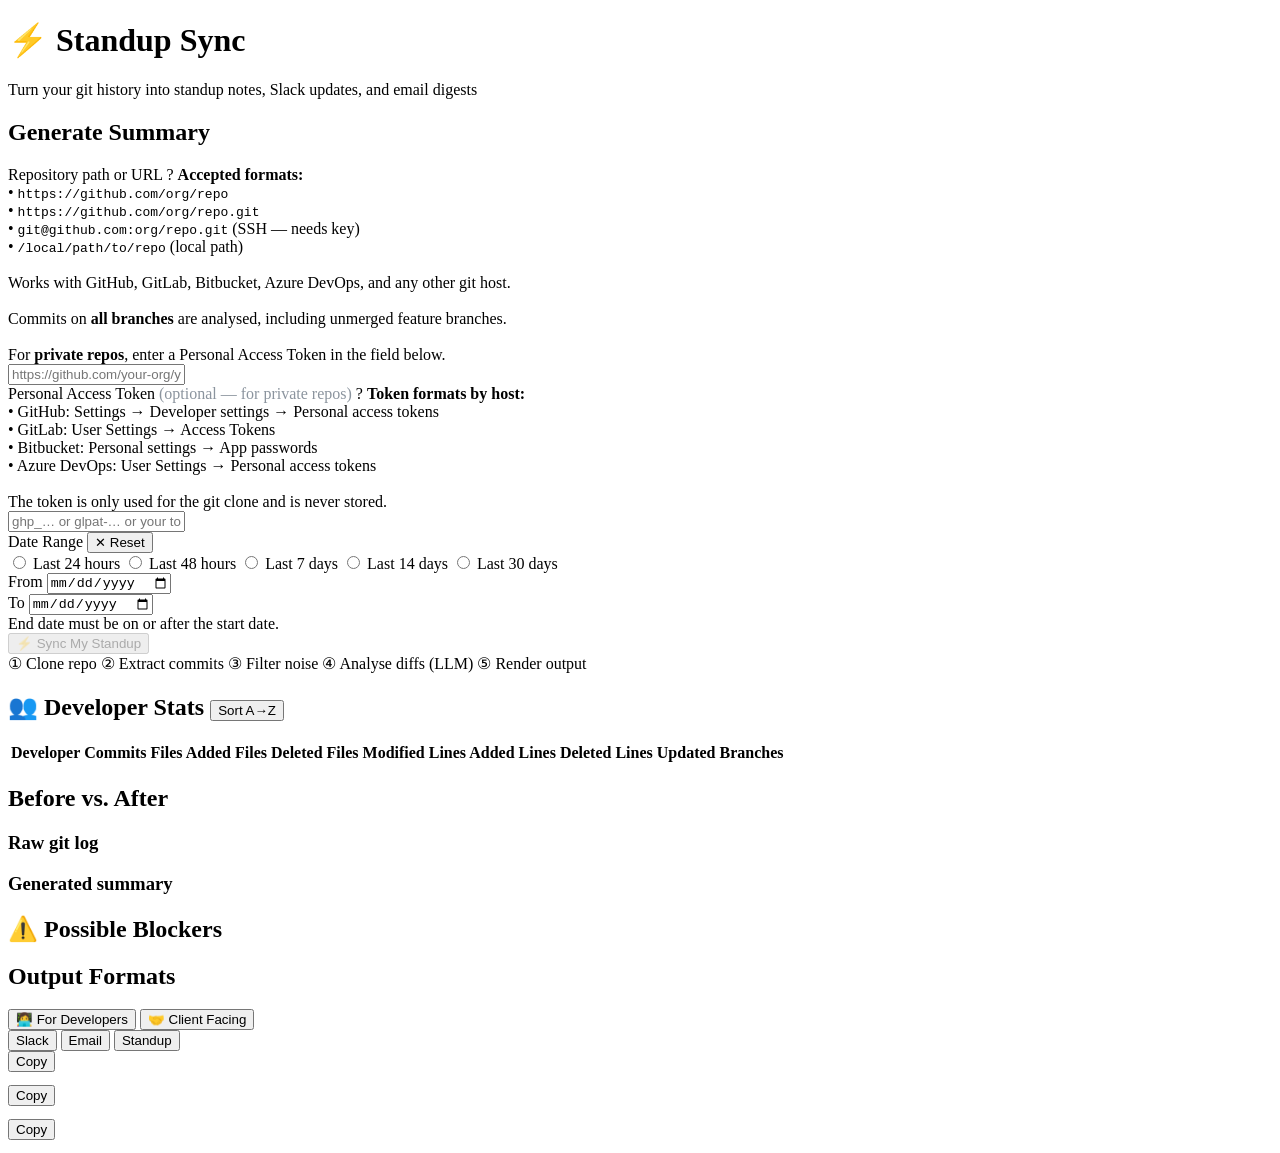
==== commit 6cba1d01: "Capture commits from all branches, including unmerged feature branches Extract commits from every br" ====
--- a/frontend/index.html
+++ b/frontend/index.html
@@ -29,6 +29,7 @@
           • <code>git@github.com:org/repo.git</code> (SSH — needs key)<br>
           • <code>/local/path/to/repo</code> (local path)<br><br>
           Works with GitHub, GitLab, Bitbucket, Azure DevOps, and any other git host.<br><br>
+          Commits on <strong>all branches</strong> are analysed, including unmerged feature branches.<br><br>
           For <strong>private repos</strong>, enter a Personal Access Token in the field below.
         </span>
       </span>
@@ -120,6 +121,7 @@
             <th>Lines Added</th>
             <th>Lines Deleted</th>
             <th>Lines Updated</th>
+            <th>Branches</th>
           </tr>
         </thead>
         <tbody id="dev-stats-body"></tbody>
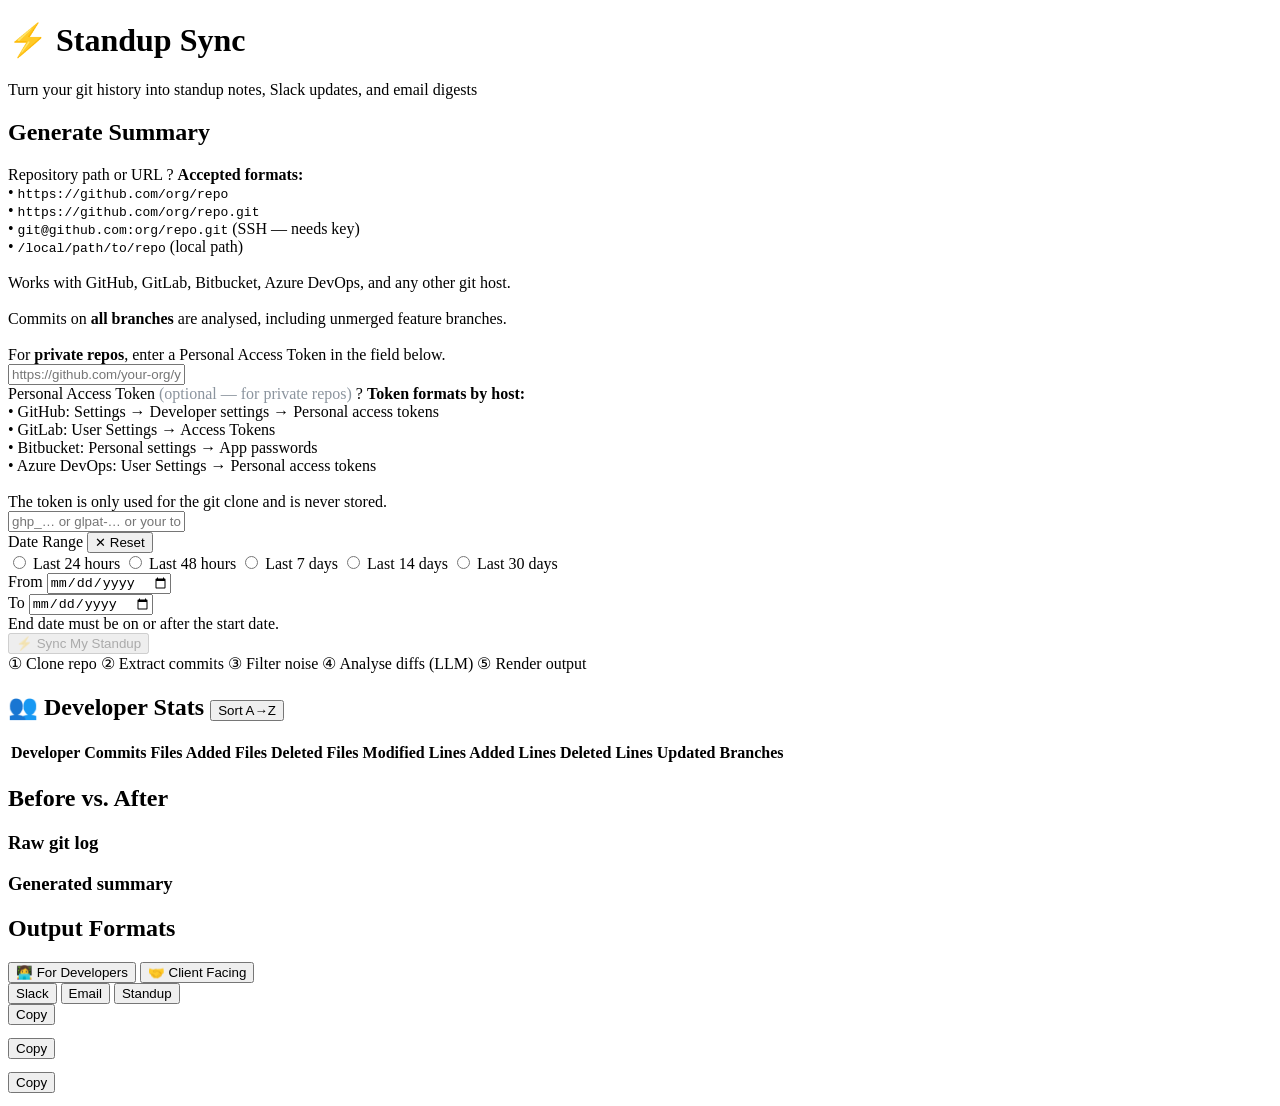
==== commit e6a4c93f: "Remove blocker detection; filter reverts and minor changes instead Reports now focus on accomplishme" ====
--- a/frontend/index.html
+++ b/frontend/index.html
@@ -107,6 +107,8 @@
   <!-- Results -->
   <div id="results" class="hidden">
 
+    <h2 id="report-title" class="report-title"></h2>
+
     <!-- Developer Stats -->
     <div id="dev-stats-section" class="hidden card">
       <h2>👥 Developer Stats <button id="sort-toggle-btn" class="sort-btn">Sort A→Z</button></h2>
@@ -141,12 +143,6 @@
           <pre id="summary-preview"></pre>
         </div>
       </div>
-    </div>
-
-    <!-- Blockers -->
-    <div id="blockers-section" class="hidden card">
-      <h2>⚠️ Possible Blockers</h2>
-      <ul id="blockers-list"></ul>
     </div>
 
     <!-- Format outputs -->
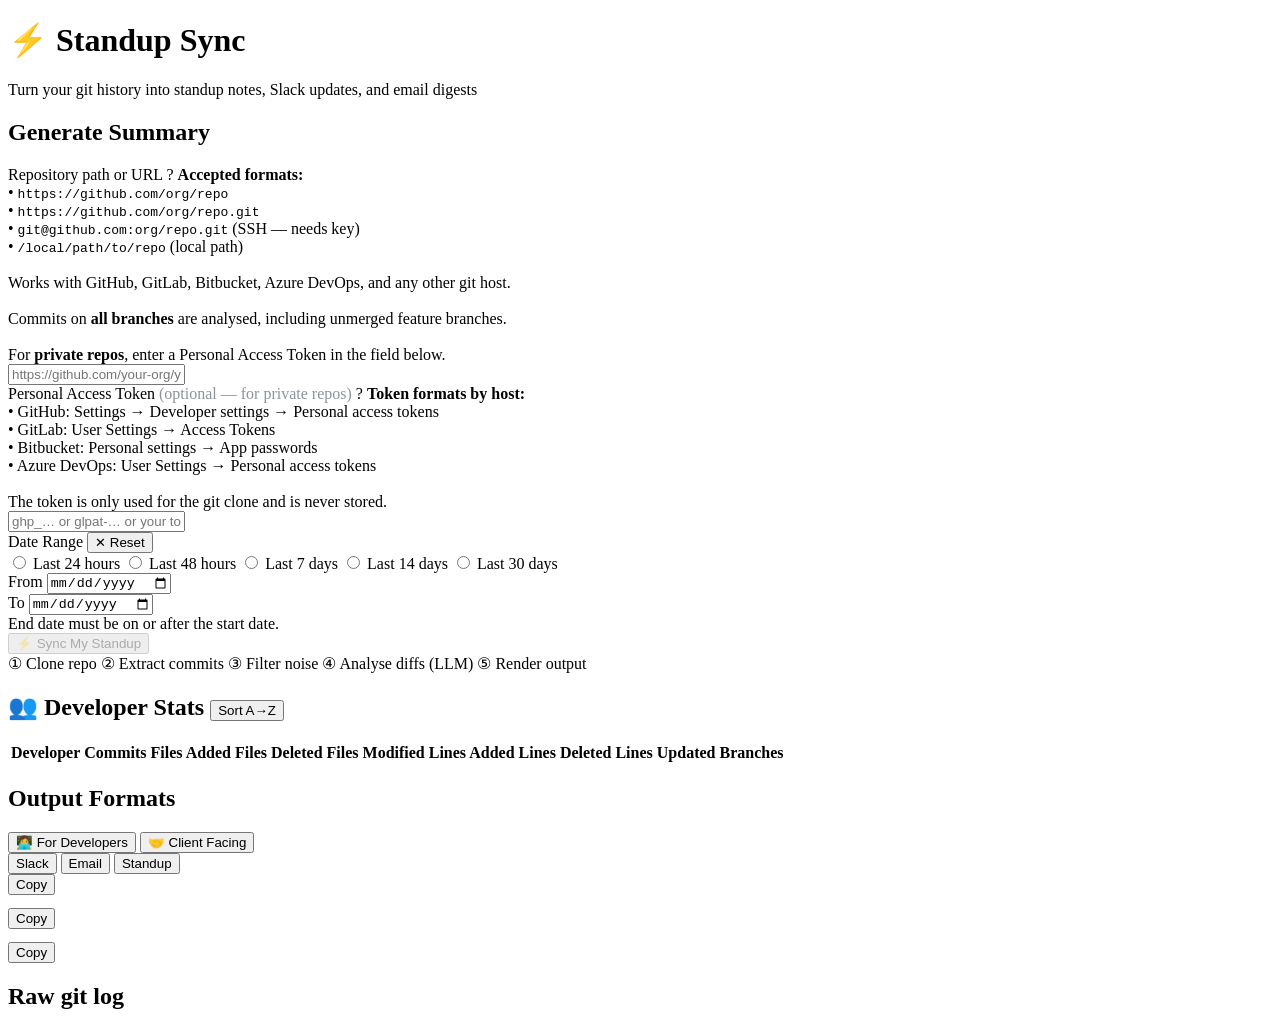
==== commit 94e414c0: "Reorganize UI to show format outputs only after LLM processing completes Removes the "Before vs. Aft" ====
--- a/frontend/index.html
+++ b/frontend/index.html
@@ -130,23 +130,8 @@
       </table>
     </div>
 
-    <!-- Before / After -->
-    <div class="card">
-      <h2>Before vs. After</h2>
-      <div class="before-after">
-        <div class="panel-box">
-          <h3>Raw git log</h3>
-          <pre id="raw-log"></pre>
-        </div>
-        <div class="panel-box">
-          <h3>Generated summary</h3>
-          <pre id="summary-preview"></pre>
-        </div>
-      </div>
-    </div>
-
-    <!-- Format outputs -->
-    <div class="card">
+    <!-- Format outputs (hidden until the LLM finishes) -->
+    <div id="formats-section" class="hidden card">
       <div class="formats-header">
         <h2>Output Formats</h2>
         <div class="tone-toggle" id="tone-toggle" title="Switch between developer and client-facing language">
@@ -174,6 +159,14 @@
       </div>
     </div>
 
+    <!-- Raw git log: every commit in the range, before filtering -->
+    <div class="card">
+      <h2>Raw git log</h2>
+      <div class="panel-box">
+        <pre id="raw-log"></pre>
+      </div>
+    </div>
+
   </div>
 </main>
 
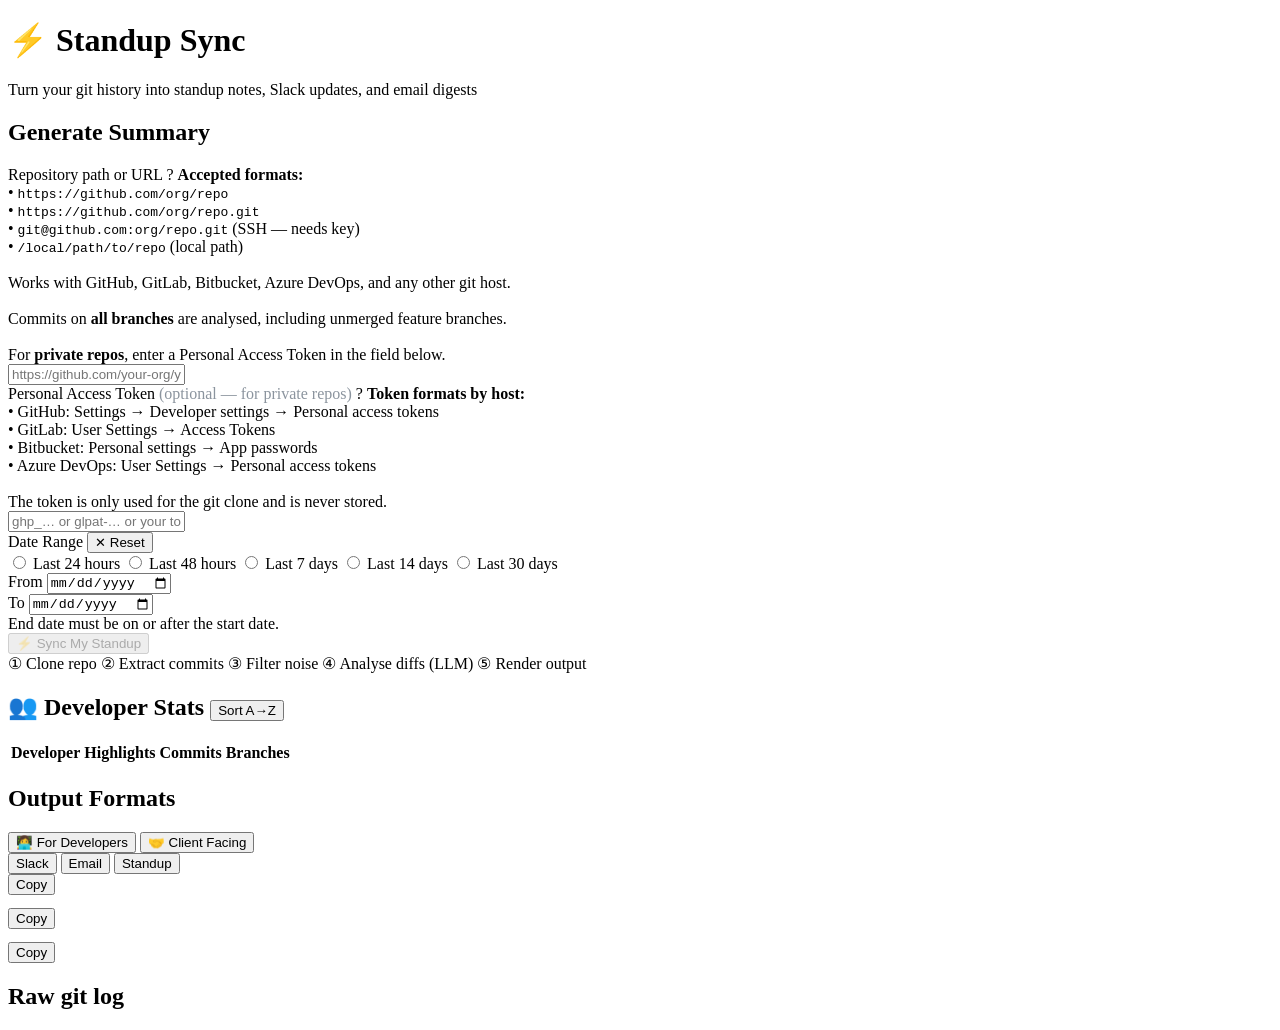
==== commit d0781688: "Simplify developer stats to show highlights vs. all commits, removing per-file and per-line metrics " ====
--- a/frontend/index.html
+++ b/frontend/index.html
@@ -116,13 +116,8 @@
         <thead>
           <tr>
             <th>Developer</th>
-            <th>Commits</th>
-            <th>Files Added</th>
-            <th>Files Deleted</th>
-            <th>Files Modified</th>
-            <th>Lines Added</th>
-            <th>Lines Deleted</th>
-            <th>Lines Updated</th>
+            <th title="Commits that appear in the reports (major updates)">Highlights</th>
+            <th title="All commits in the date range, including minor ones">Commits</th>
             <th>Branches</th>
           </tr>
         </thead>
